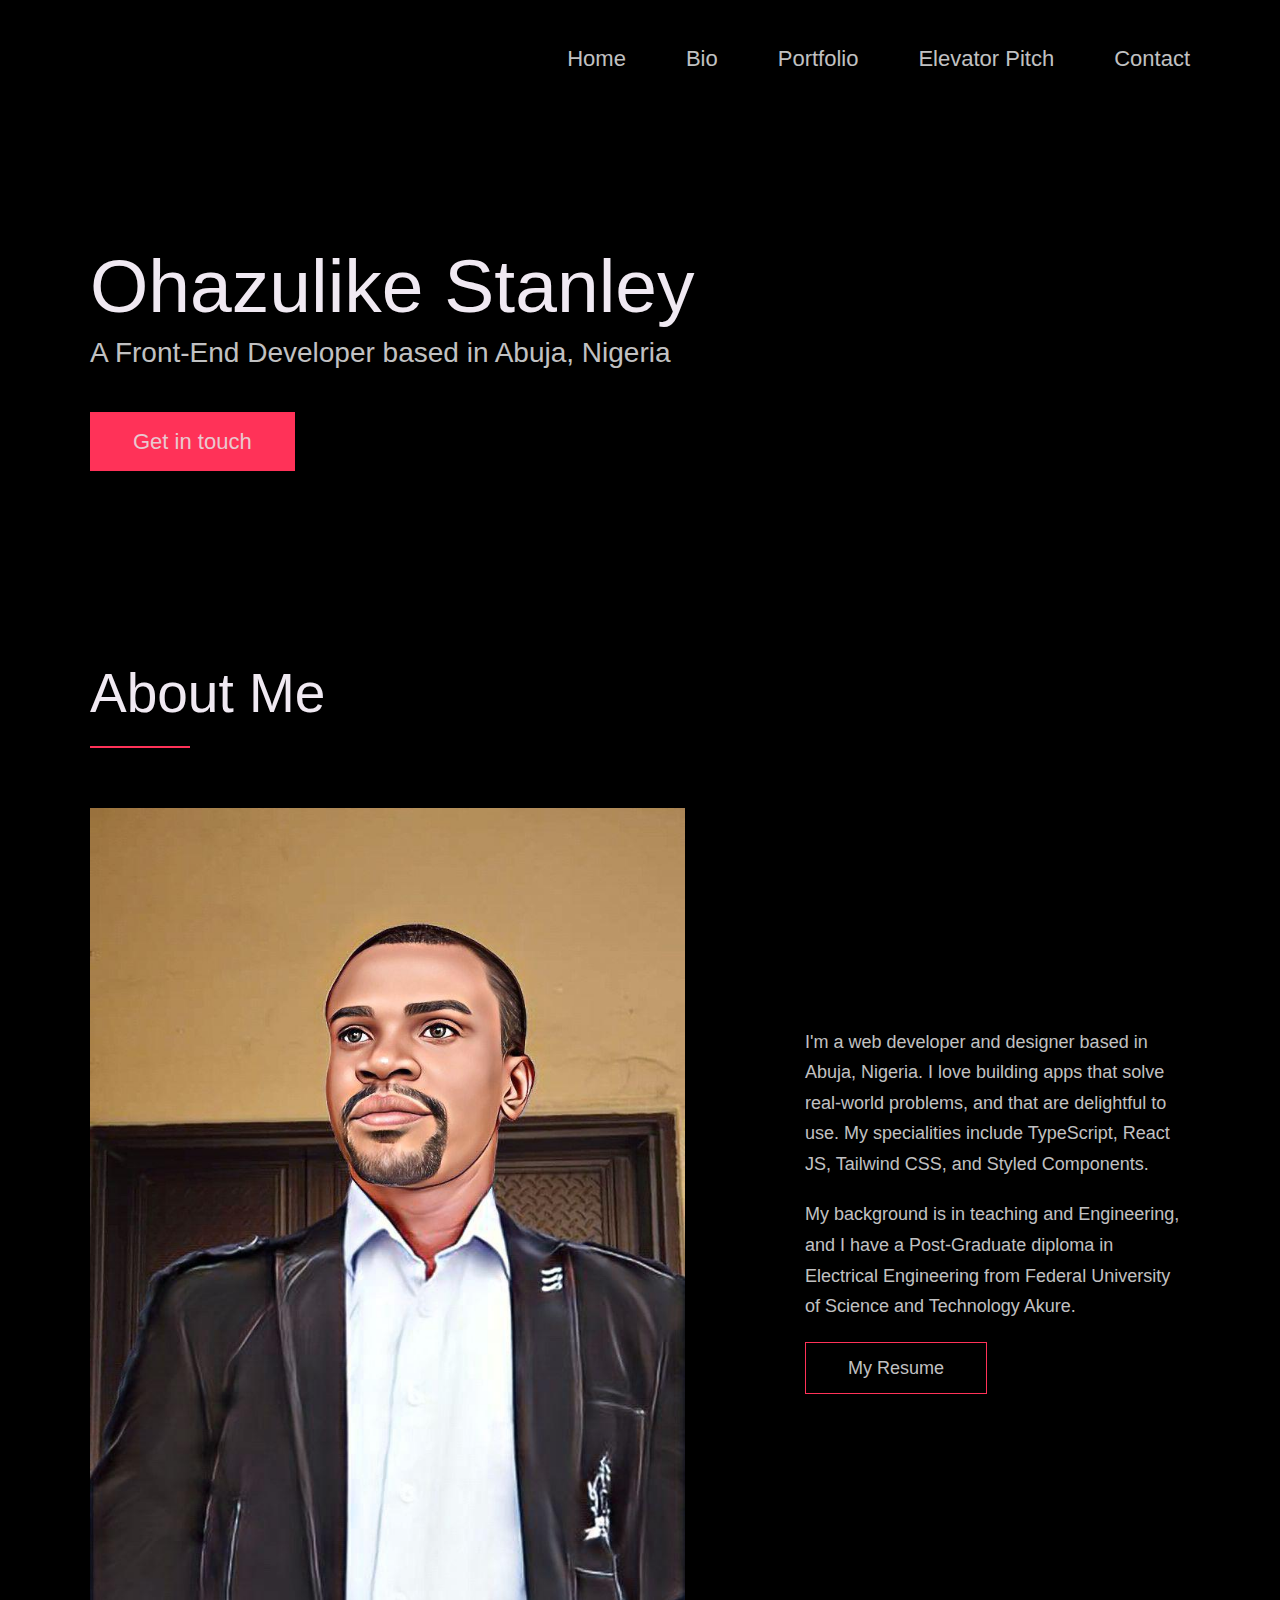
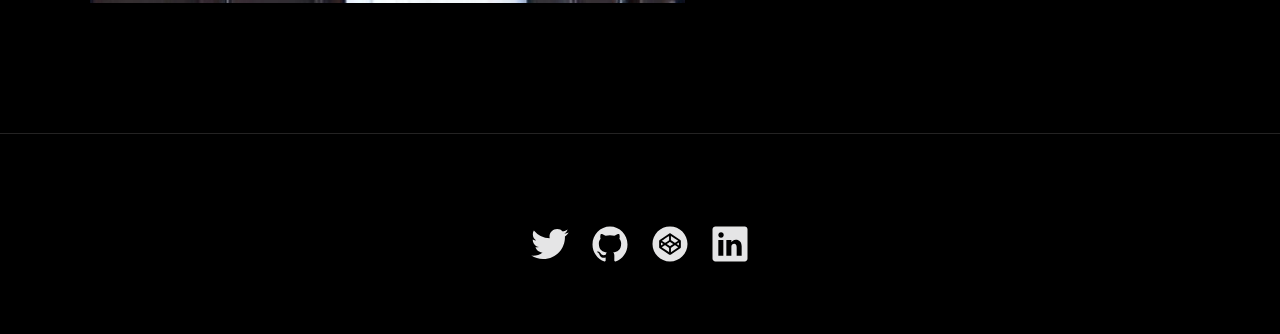
==== index.html @ e8cdbd41 "updaated bio and contact" ====
<!DOCTYPE html>
<html lang="en">

<head><link rel="stylesheet" href="https://cdnjs.cloudflare.com/ajax/libs/normalize/8.0.1/normalize.css">
  <meta charset="UTF-8" />
  <meta name="viewport" content="width=device-width, initial-scale=1.0" />
  <link rel="shortcut icon" type="image/png" href="./images/favicon.png" />

  <!-- Put your site title here -->
  <title>
    Ohazulike Stanley | A Front-End Developer based in Abuja, Nigeria
  </title>

  <meta name="description" content="Ohazulike Stanley,a FrontEnd developer based in Abuja Nigeria.">
  <!-- Add some coding keywords below, Ex: (React, CSS etc) -->
  <meta name="keywords" content="Ohazulike Stanley,a FrontEnd developer based in Abuja Nigeria.HTML,CSS,javascript,react" />
  <link rel="stylesheet" href="index.css" />
</head>

<body>

  <!-- ***** Header ***** -->

  <header class="header header_bg" role="banner" id="top">
    <div class="row">
      <nav class="nav" role="navigation">
        <div class="hamburger" onclick="toggleMenu()">
          <div></div>
          <div></div>
          <div></div>
        </div>
        <ul class="nav__items">
            <li class="nav__item">
                <a href="index.html" class="nav__link">Home</a>
              </li>
              <li class="nav__item">
                <a href="bio.html" class="nav__link">Bio</a>
            </li>
          <li class="nav__item">
            <a href="portfolio.html" class="nav__link">Portfolio</a>
        </li>
          <!-- <li class="nav__item"><a href="#clients" class="nav__link">Clients</a></li> -->
          <li class="nav__item">
            <a href="elevatorpitch.html" class="nav__link">Elevator Pitch</a>
          </li>
          <li class="nav__item">
            <a href="contact.html" class="nav__link">Contact</a>
          </li>
        </ul>
      </nav>
    </div>
    <div class="header__text-box row">
      <div class="header__text">
        <h1 class="heading-primary">
          <!-- Replace the following name with your name -->
          <span>Ohazulike Stanley</span>
        </h1>
        <!-- Put a small paragraph about yourself -->
        <p>A Front-End Developer based in Abuja, Nigeria
</p>
        <a href="mailto:Sohazulike@gmail.com.com" class="btn btn--pink">Get in touch</a>
      </div>
    </div>
  </header>

  <section class="about" id="about">
    <div class="row">
      <h2>About Me</h2>
      <div class="about__content">
        <div class="about__text">
          <!-- Replace the below paragraph with info about yourself -->
         I'm a web developer and designer based in Abuja, Nigeria. I love building apps that solve real-world problems, and that are delightful to use. My specialities include TypeScript, React JS, Tailwind CSS, and Styled Components.</p>
          <p>My background is in teaching and Engineering, and I have a Post-Graduate diploma in Electrical Engineering from Federal University of Science and Technology Akure.</p>
          <!-- Provide a link to your resume -->
          <a href="https://docs.google.com/document/d/1_FNpa2mN0MmGzm8PDflmNFO5lIL8l8ABn0BMSjCCo6Q/edit?tab=t.0" class="btn">My Resume</a>
        </div>

        <div class="about__photo-container">
          <!-- Add a nice photo of yourself -->
          <img class="about__photo" src="./images/stan.jpg" alt="" />
        </div>
      </div>
    </div>
  </section>
</main>

 

  <!-- ***** Footer ***** -->

  <footer role="contentinfo" class="footer">
    <div class="row">
      <!-- Update the links to point to your accounts -->
      <ul class="footer__social-links">
        <li class="footer__social-link-item">
          <a href="https://twitter.com/Gentlestan8" title="Link to Twitter Profile">
            <img src="./images/twitter.svg" class="footer__social-image" alt="Twitter">
          </a>
        </li>
        <li class="footer__social-link-item">
          <a href="https://github.com/Gentlestan/personal-Dashboard.git" title="Link to Github Profile">
            <img src="./images/github.svg" class="footer__social-image" alt="Github">
          </a>
        </li>
        <li class="footer__social-link-item">
          <a href="#" title="Link to Codepen Profile">
            <img src="./images/codepen.svg" class="footer__social-image" alt="Codepen">
          </a>
        </li>
        <li class="footer__social-link-item">
          <a href="https://www.linkedin.com/in/engr-ohazulike-stanley-97a3049a/">
            <img src="./images/linkedin.svg" title="Link to Linkedin Profile" class="footer__social-image" alt="Linkedin">
          </a>
        </li>
      </ul>

    </div>
  </footer>

  <a href="#top" class="back-to-top" title="Back to Top">
    <img src="./images/arrow-up.svg" alt="Back to Top" class="back-to-top__image"/>
  </a>
  <script src="./index.js"></script>
</body>

</html>
---- index.css ----
/* --------------------------------------- */
/* ----- Basic Setup ----- */
/* --------------------------------------- */

@font-face {
  font-family: "Hk Grotesk";
  font-style: normal;
  font-weight: 400;
  src: url("./fonts/HKGrotesk-Regular.woff") format("woff");
}

@font-face {
  font-family: "Jost";
  font-style: normal;
  font-weight: 400;
  src: url("./fonts/Jost-Regular.ttf") format("woff");
}

* {
  margin: 0;
  padding: 0;
  box-sizing: inherit;
}

:root {
  --font-size-small: 1.8rem;
  --font-size-normal: 2.2rem;
  --font-size-medium: 2.8rem;
  --font-size-medium-1: 3.6rem;
  --font-size-large: 5.5rem;
  --font-size-huge: 7.5rem;
  --font-stack: "Hk Grotesk", sans-serif;

  --line-height-normal: 1.7;
  --line-height-small: 1.2;

  --black: #000;
  --pink: #ff3258;
  --white: #f0e9f2;
  --white-1: #e5e5e6da;

  --container-max-width: 1180px;
  --container-normal-width: 800px;
  --container-medium-width: 700px;
  --container-small-width: 500px;

  --gutter-huge: 12rem;
  --gutter-medium: 6rem;
  --gutter-normal: 3rem;
  --gutter-small-1: 2.5rem;
  --gutter-small: 2rem;
  --gutter-x-small: 1rem;
  --border-light: 1px solid rgb(36, 35, 35);
}

html {
  font-size: 62.5%; /* (16/10)*100 = 62.5% => 1rem = 10px */
  box-sizing: border-box;
  scroll-behavior: smooth;
}

@media (max-width: 1000px) {
  html {
    font-size: 52%;
  }
}

body {
  font-size: var(--font-size-small);
  font-family: var(--font-stack);
  font-weight: 400;
  color: var(--white-1);
  line-height: var(--line-height-normal);
  background: var(--black);
  overflow-x: hidden;
}

.row {
  max-width: var(--container-max-width);
  margin: 0 auto;
}

@media (max-width: 1340px) {
  .row {
    max-width: 1100px;
  }
}

@media (max-width: 1240px) {
  .row {
    padding: 0 var(--gutter-medium);
  }
}

@media (max-width: 600px) {
  .row {
    padding: 0 var(--gutter-normal);
  }
}

@media (max-width: 600px) {
  .row {
    padding: 0 var(--gutter-small);
  }
}

section {
  padding: var(--gutter-huge) 0;
  border-bottom: var(--border-light);
}

img {
  object-fit: contain;
  max-width: 100%;
}

/* --------------------------------------- */
/* ----- Headlines and Paragraphs ----- */
/* --------------------------------------- */

h1,
h2,
h3 {
  font-family: "Jost", sans-serif;
  font-weight: 400;
  line-height: var(--line-height-small);
  color: var(--white);
}

.heading-primary {
  line-height: 1;
  font-size: var(--font-size-huge);
  font-weight: 400;
}

@media (max-width: 900px) {
  .heading-primary {
    font-size: 6.5rem;
  }
}

h2 {
  font-size: var(--font-size-large);
  margin-bottom: var(--gutter-medium);
}

h2::after {
  content: "";
  display: block;
  height: 2px;
  width: 10rem;
  background: var(--pink);
  margin: var(--gutter-small) 0;
}

h3 {
  font-size: var(--font-size-medium-1);
  margin-bottom: var(--gutter-small);
}

@media (max-width: 500px) {
  .heading-primary {
    font-size: var(--font-size-large);
  }

  h2 {
    font-size: var(--font-size-medium-1);
  }

  h3 {
    font-size: var(--font-size-medium);
  }
}

p {
  margin: var(--gutter-small) 0;
}

@media (max-width: 900px) {
  p {
    max-width: var(--container-small-width);
  }
}

/* --------------------------------------- */
/* ----- Buttons and Links ----- */
/* --------------------------------------- */

a {
  color: var(--white);
  font-weight: 400;
  font-family: "Jost", sans-serif;
  transition: all 0.2s;
  outline: 2px solid transparent;
}

::-moz-focus-inner {
  border: 0;
}

button:focus,
a:focus {
  outline: 2px solid var(--pink);
}

body:not(.user-is-tabbing) button:focus,
body:not(.user-is-tabbing) a:focus {
  outline: none;
}

.link:hover {
  color: var(--pink);
}

.btn {
  position: relative;
  display: inline-block;
  padding: 1rem 4.2rem;
  text-decoration: none;
  color: inherit;
  border: 1px solid var(--pink);
  font-weight: 400;
}

.btn:focus {
  outline: none;
}

.btn::after {
  content: "";
  display: block;
  position: absolute;
  top: 0;
  left: 0;
  right: 100%;
  background: var(--white);
  height: 100%;
  z-index: -1;
  transition: all 0.2s cubic-bezier(1, 0.68, 0.16, 0.9);
}

.btn:hover::after,
.btn:focus::after {
  right: 0;
  background: var(--pink);
}

.btn--pink {
  background: var(--pink);
  transition: all 0.2s;
}

.btn--pink::after {
  display: none;
}

.btn--pink:hover,
.btn--pink:focus {
  background: transparent;
}

.link__text {
  position: relative;
  display: inline-block;
  padding: 0.6rem;
  color: inherit;
  text-decoration: none;
  border-bottom: 1px solid var(--pink);
}

.link__text::after {
  content: "";
  display: block;
  position: absolute;
  top: 0;
  left: 0;
  right: 100%;
  background: var(--white);
  height: 100%;
  z-index: -1;
  transition: all 0.2s cubic-bezier(1, 0.68, 0.16, 0.9);
}

.link__text:focus {
  outline: none;
}

.link__text:hover::after,
.link__text:focus:after {
  right: 0;
  background: var(--pink);
}

.link__text span {
  padding-left: 1rem;
  font-family: sans-serif;
}

/* ----- Back to Top ----- */

.back-to-top {
  position: fixed;
  bottom: 4rem;
  right: 4rem;
  display: flex;
  justify-content: center;
  align-items: center;
  height: 5.5rem;
  width: 5.5rem;
  background-color: var(--pink);
  border-radius: 50%;
  z-index: 10;
  visibility: hidden;
  transition: all 0.4s;
}

.back-to-top__image {
  height: 70%;
}

@media (max-width: 900px) {
  .back-to-top {
    right: 2rem;
  }
}

@media (max-width: 500px) {
  .back-to-top {
    right: 1rem;
  }
}

/* --------------------------------------- */
/* ----- Navigation ----- */
/* --------------------------------------- */

.nav {
  display: flex;
  justify-content: flex-end;
  padding: var(--gutter-normal) 0;
}

.nav__items {
  display: flex;
  list-style: none;
}

.nav__item:not(:last-child) {
  margin-right: var(--gutter-medium);
}

@media (max-width: 500px) {
  .nav {
    justify-content: center;
  }
}

@media (max-width: 400px) {
  .nav__item:not(:last-child) {
    margin-right: var(--gutter-normal);
  }
}

@media (max-width: 300px) {
  .nav {
    font-size: var(--font-size-small);
  }
}

.nav__link {
  position: relative;
  display: inline-block;
  padding: 1rem 0;
  text-decoration: none;
  color: inherit;
  transition: all 0.2s;
}

.nav__link::after {
  content: "";
  position: absolute;
  bottom: 0;
  left: 0;
  right: 100%;
  display: inline-block;
  height: 1rem;
  background: var(--white);
  transition: all 0.25s cubic-bezier(1, 0.68, 0.16, 0.9);
}

.nav__link:hover {
  color: var(--pink);
}

.nav__link:hover::after {
  right: 0;
  height: 2px;
  background: var(--pink);
}

/* --------------------------------------- */
/* ----- Header ----- */
/* --------------------------------------- */

.header {
  background: linear-gradient(rgba(0, 0, 0, 0.1), rgba(0, 0, 0, 0.4)),
    url("./images/header.jpg");
  height: 60vh;
  background-size: cover;
  background-position: center;
  background-attachment: fixed;
  font-size: var(--font-size-normal);
  margin-bottom: 0;
}
.header-portfolio {
  font-size: var(--font-size-normal);
}

.header__text {
  position: absolute;
  top: 40%;
  transform: translateY(-50%);
}

.header__text p {
  margin: 0.5rem 0 3.5rem;
  max-width: var(--container-medium-width);
  font-family: "Jost", sans-serif;
  font-size: var(--font-size-medium);
}

@media (max-width: 500px) {
  .nav {
    display: flex;
    justify-content: space-between;
    align-items: center;
    position: relative;
    z-index: 10;
  }
  .nav__items {
    display: none;
    flex-direction: column;
    position: absolute;
    top: 100%;
    right: 0;
    background: #1a1a1a;
    width: 100%;
    padding: var(--gutter-small);
  }

  .nav__items.active {
    display: flex;
  }

  .nav__item {
    margin: var(--gutter-small) 0;
  }
  .hamburger div {
    width: 30px;
    height: 4px;
    background: var(--white);
    margin: 5px;
    transition: all 0.3s;
  }

  .hamburger {
    display: block;
    cursor: pointer;
  }
  .header {
    text-align: left;
  }

  .header__text p {
    transform: scale(0.8);
  }
}

/* --------------------------------------- */
/* ----- Work ----- */
/* --------------------------------------- */

.work__box {
  display: flex;
  align-items: center;
}

@media (max-width: 900px) {
  .work__box {
    align-items: initial;
    flex-direction: column-reverse;
  }
}

.work__box:not(:last-child) {
  margin-bottom: 15rem;
}

@media (max-width: 500px) {
  .work__box:not(:last-child) {
    margin-bottom: 10rem;
  }
}

.work__links {
  display: flex;
  align-items: center;
}

.work__text {
  flex: 0 0 30%;
}

.work__list {
  /* list-style-type: square; */
  list-style-position: inside;
  margin-bottom: var(--gutter-normal);
}

.work__code {
  display: block;
  height: 3rem;
  margin-left: var(--gutter-normal);
  transition: all 0.3s;
}

.work__code:hover {
  transform: scale(1.2);
}

.work__image-box {
  margin-bottom: var(--gutter-normal);
}

@media (min-width: 901px) {
  .work__image-box {
    flex: 1;
    margin: 0 0 0 10rem;
  }
}

@media (max-width: 900px) {
  .work__code {
    height: 4rem;
  }
}

/* --------------------------------------- */
/* ----- Clients ----- */
/* --------------------------------------- */

.client__logos {
  display: flex;
  justify-content: space-between;
  filter: invert(100%) grayscale(100%) opacity(0.8);
}

.client__logo {
  height: 6.5rem;
  max-width: 18rem;
}

@media (max-width: 1240px) {
  .client__logos {
    overflow-x: scroll;
    padding: var(--gutter-normal);
  }

  .client__logo:not(:last-of-type) {
    margin-right: var(--gutter-medium);
  }
}

/* --------------------------------------- */
/* ----- About ----- */
/* --------------------------------------- */

.about__content {
  display: flex;
  flex-direction: row-reverse;
  align-items: center;
}

@media (max-width: 900px) {
  .about__content {
    flex-direction: column-reverse;
    align-items: initial;
  }
}

.about__photo-container {
  margin-bottom: var(--gutter-normal);
}

@media (min-width: 901px) {
  .about__text {
    flex: 0 0 35%;
  }

  .about__photo-container {
    flex: 1;
    margin: 0 var(--gutter-huge) 0 0;
  }
}

/* --------------------------------------- */
/* ----- Contact ----- */
/* --------------------------------------- */

.contact__info {
  max-width: var(--container-medium-width);
}

/* --------------------------------------- */
/* ----- Footer ----- */
/* --------------------------------------- */

.footer {
  text-align: center;
  padding: var(--gutter-medium) 0 var(--gutter-normal);
}

.footer__social-links {
  display: flex;
  justify-content: center;
  padding: var(--gutter-normal) 0;
  list-style: none;
}

.footer__social-link-item:not(:last-of-type) {
  margin-right: var(--gutter-small);
}

.footer__social-image {
  height: 4rem;
}

.footer__github-buttons {
  display: flex;
  justify-content: center;
}

.footer__github-buttons iframe {
  height: 2.5rem;
  width: 84px;
  transform: translateY(3px);
}

@media (max-width: 500px) {
  .footer {
    padding: var(--gutter-medium) 0;
  }
}
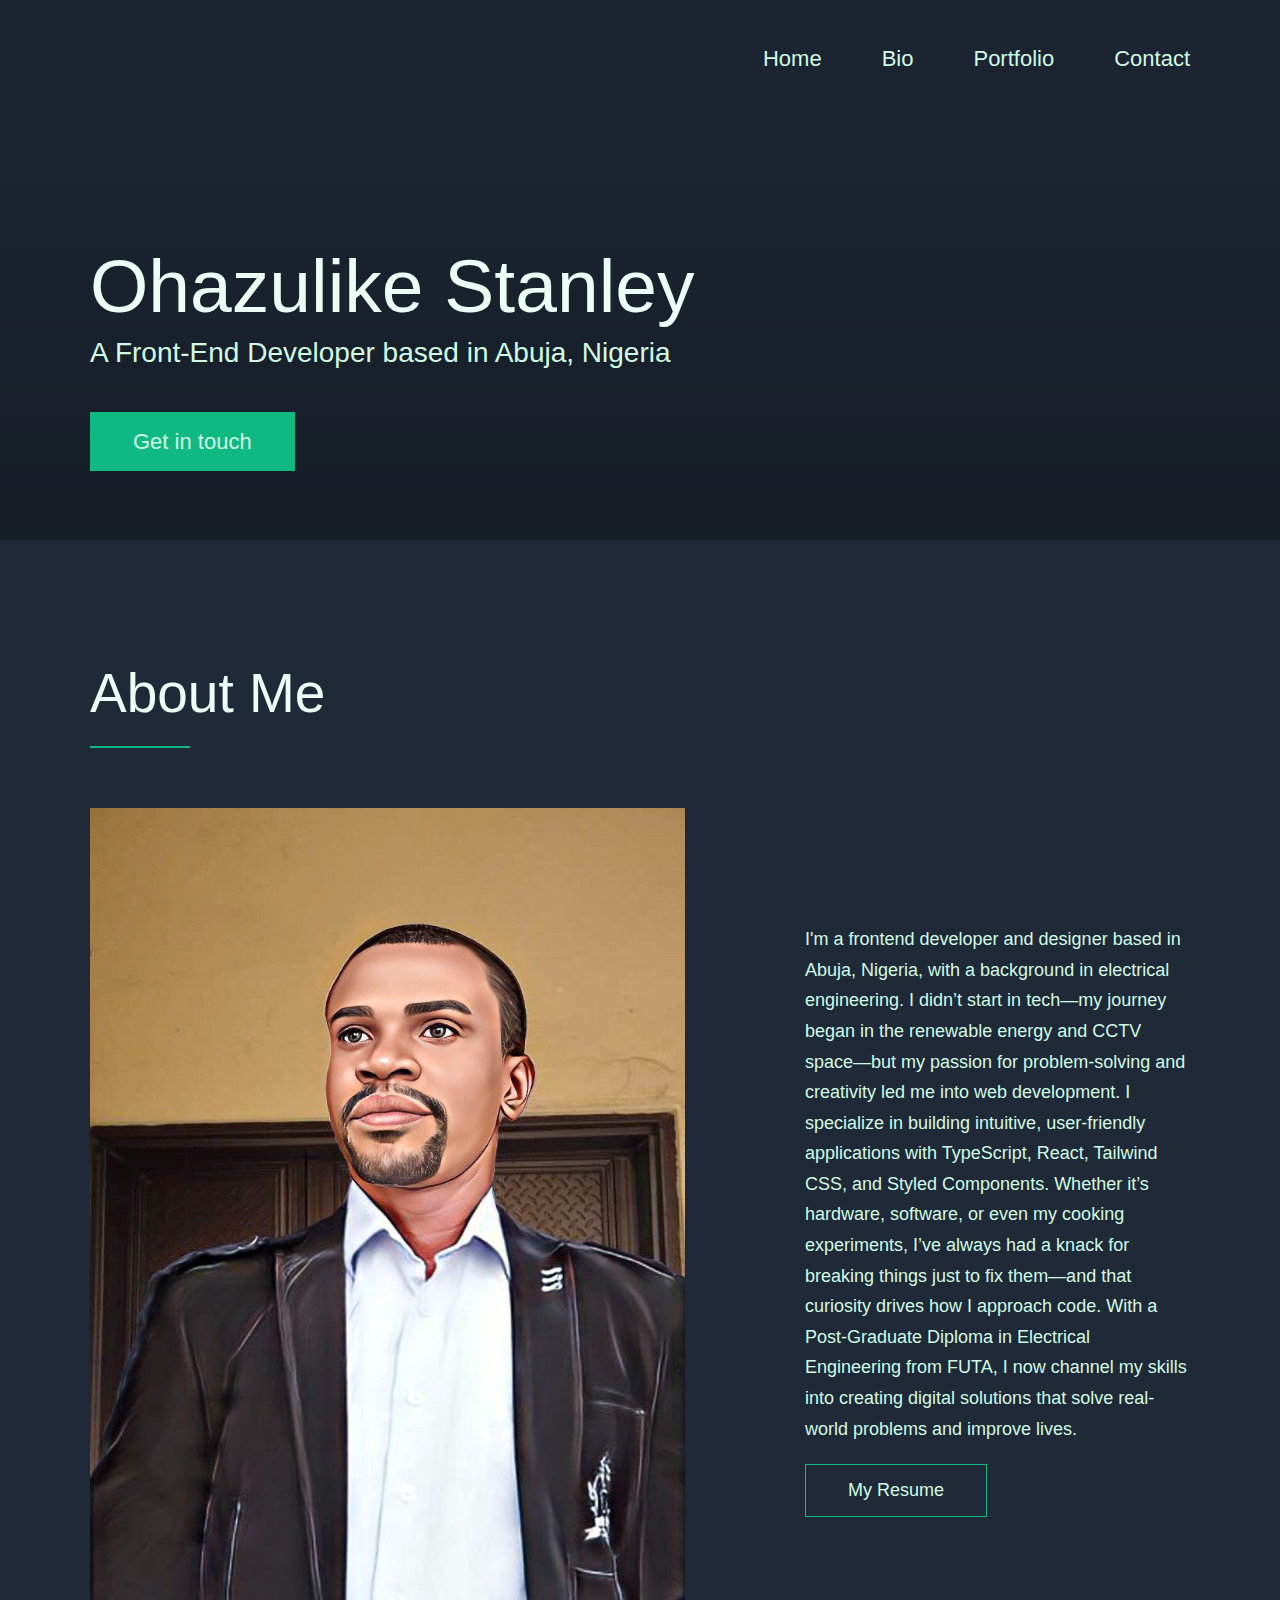
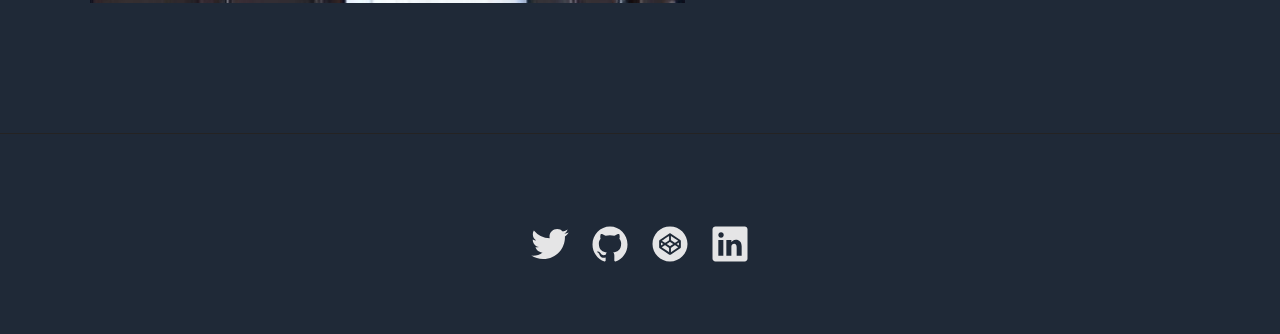
==== commit 0465da0c: "Updated GitHub repo with new changes" ====
--- a/index.html
+++ b/index.html
@@ -42,9 +42,7 @@
             <a href="portfolio.html" class="nav__link">Portfolio</a>
         </li>
           <!-- <li class="nav__item"><a href="#clients" class="nav__link">Clients</a></li> -->
-          <li class="nav__item">
-            <a href="elevatorpitch.html" class="nav__link">Elevator Pitch</a>
-          </li>
+         
           <li class="nav__item">
             <a href="contact.html" class="nav__link">Contact</a>
           </li>
@@ -71,15 +69,18 @@
       <div class="about__content">
         <div class="about__text">
           <!-- Replace the below paragraph with info about yourself -->
-         I'm a web developer and designer based in Abuja, Nigeria. I love building apps that solve real-world problems, and that are delightful to use. My specialities include TypeScript, React JS, Tailwind CSS, and Styled Components.</p>
-          <p>My background is in teaching and Engineering, and I have a Post-Graduate diploma in Electrical Engineering from Federal University of Science and Technology Akure.</p>
+         <p>I'm a frontend developer and designer based in Abuja, Nigeria, with a background in electrical engineering. I didn’t start in tech—my journey began in the renewable energy and CCTV space—but my passion for problem-solving and creativity led me into web development.
+
+          I specialize in building intuitive, user-friendly applications with TypeScript, React, Tailwind CSS, and Styled Components. Whether it’s hardware, software, or even my cooking experiments, I’ve always had a knack for breaking things just to fix them—and that curiosity drives how I approach code.
+          
+          With a Post-Graduate Diploma in Electrical Engineering from FUTA, I now channel my skills into creating digital solutions that solve real-world problems and improve lives.</p>
           <!-- Provide a link to your resume -->
           <a href="https://docs.google.com/document/d/1_FNpa2mN0MmGzm8PDflmNFO5lIL8l8ABn0BMSjCCo6Q/edit?tab=t.0" class="btn">My Resume</a>
         </div>
 
         <div class="about__photo-container">
           <!-- Add a nice photo of yourself -->
-          <img class="about__photo" src="./images/stan.jpg" alt="" />
+          <img class="about__photo" src="./images/stan.jpg" alt="Photo of Ohazulike Stanley" />
         </div>
       </div>
     </div>
--- a/index.css
+++ b/index.css
@@ -34,10 +34,15 @@
   --line-height-normal: 1.7;
   --line-height-small: 1.2;
 
-  --black: #000;
-  --pink: #ff3258;
-  --white: #f0e9f2;
-  --white-1: #e5e5e6da;
+  --black-1: #000;
+  --pink-1: #ff3258;
+  --white-2: #f0e9f2;
+  --white-0: #e5e5e6da;
+
+  --black: #1f2937; /* or another chosen dark color */
+  --white: #ecfdf5; /* soft light background */
+  --white-1: #d1fae5; /* supporting lighter tone */
+  --pink: #10b981;
 
   --container-max-width: 1180px;
   --container-normal-width: 800px;
@@ -74,6 +79,10 @@
   background: var(--black);
   overflow-x: hidden;
 }
+.contact .bio {
+  background: var(--black-1);
+  color: var(--white-0);
+}
 
 .row {
   max-width: var(--container-max-width);
@@ -117,6 +126,13 @@
 /* --------------------------------------- */
 /* ----- Headlines and Paragraphs ----- */
 /* --------------------------------------- */
+.contact,
+.bio,
+h1,
+h2,
+h3 {
+  color: var(--white-2);
+}
 
 h1,
 h2,
@@ -152,6 +168,9 @@
   background: var(--pink);
   margin: var(--gutter-small) 0;
 }
+.contact .bio h2::after {
+  background: var(--pink-1);
+}
 
 h3 {
   font-size: var(--font-size-medium-1);
@@ -193,6 +212,12 @@
   transition: all 0.2s;
   outline: 2px solid transparent;
 }
+.bio a {
+  color: var(--white-2);
+}
+.contact a {
+  color: var(--white-2);
+}
 
 ::-moz-focus-inner {
   border: 0;
@@ -202,6 +227,15 @@
 a:focus {
   outline: 2px solid var(--pink);
 }
+.contact .bio button:focus,
+a:focus {
+  outline: 2px solid var(--pink-1);
+}
+
+.contact button:focus,
+a:focus {
+  outline: 2px solid var(--pink-1);
+}
 
 body:not(.user-is-tabbing) button:focus,
 body:not(.user-is-tabbing) a:focus {
@@ -210,6 +244,14 @@
 
 .link:hover {
   color: var(--pink);
+}
+
+.bio .link:hover {
+  color: var(--pink-1);
+}
+
+.contact .link:hover {
+  color: var(--pink-1);
 }
 
 .btn {
@@ -239,19 +281,51 @@
   transition: all 0.2s cubic-bezier(1, 0.68, 0.16, 0.9);
 }
 
+.contact .bio .btn::after {
+  background: var(--white-2);
+}
+
+.contact .btn::after {
+  background: var(--white-2);
+}
+
 .btn:hover::after,
 .btn:focus::after {
   right: 0;
   background: var(--pink);
 }
 
+.contact .bio .btn:hover::after,
+.contact .bio .btn:focus::after {
+  background: var(--pink-1);
+}
+
+.contact .btn:hover::after,
+.contact .btn:focus::after {
+  background: var(--pink-1);
+}
+
 .btn--pink {
   background: var(--pink);
   transition: all 0.2s;
 }
 
+.bio .btn--pink {
+  background: var(--pink-1);
+}
+.contact .btn--pink {
+  background: var(--pink-1);
+}
+
 .btn--pink::after {
   display: none;
+}
+.bio .bio-text {
+  margin-top: 30px;
+}
+
+.contact .bio-text {
+  margin-top: 30px;
 }
 
 .btn--pink:hover,
@@ -266,6 +340,14 @@
   color: inherit;
   text-decoration: none;
   border-bottom: 1px solid var(--pink);
+}
+
+.bio .link__text {
+  border-bottom: 1px solid var(--pink-1);
+}
+
+.contact .link__text {
+  border-bottom: 1px solid var(--pink-1);
 }
 
 .link__text::after {
@@ -281,6 +363,14 @@
   transition: all 0.2s cubic-bezier(1, 0.68, 0.16, 0.9);
 }
 
+.bio .link__text::after {
+  background: var(--white-2);
+}
+
+.contact .link__text::after {
+  background: var(--white-2);
+}
+
 .link__text:focus {
   outline: none;
 }
@@ -289,6 +379,16 @@
 .link__text:focus:after {
   right: 0;
   background: var(--pink);
+}
+
+.bio .link__text:hover::after,
+.bio .link__text:focus:after {
+  background: var(--pink-1);
+}
+
+.contact .link__text:hover::after,
+.contact .link__text:focus:after {
+  background: var(--pink-1);
 }
 
 .link__text span {
@@ -312,6 +412,13 @@
   z-index: 10;
   visibility: hidden;
   transition: all 0.4s;
+}
+.bio .back-to-top {
+  background-color: var(--pink-1);
+}
+
+.contact .back-to-top {
+  background-color: var(--pink-1);
 }
 
 .back-to-top__image {
@@ -387,15 +494,36 @@
   background: var(--white);
   transition: all 0.25s cubic-bezier(1, 0.68, 0.16, 0.9);
 }
+.bio .nav__link::after {
+  background: var(--white-2);
+}
+
+.contact .nav__link::after {
+  background: var(--white-2);
+}
 
 .nav__link:hover {
   color: var(--pink);
+}
+.bio .nav__link:hover {
+  color: var(--pink-1);
+}
+
+.contact .nav__link:hover {
+  color: var(--pink-1);
 }
 
 .nav__link:hover::after {
   right: 0;
   height: 2px;
   background: var(--pink);
+}
+.bio .nav__link:hover::after {
+  background: var(--pink-1);
+}
+
+.contact .nav__link:hover::after {
+  background: var(--pink-1);
 }
 
 /* --------------------------------------- */
@@ -429,6 +557,17 @@
   font-size: var(--font-size-medium);
 }
 
+.tech-stack {
+  display: flex;
+  justify-content: space-between;
+  align-items: center;
+  width: 200px;
+}
+.tech-header {
+  margin-right: 30px;
+  margin-bottom: 10px;
+}
+
 @media (max-width: 500px) {
   .nav {
     display: flex;
@@ -462,6 +601,12 @@
     margin: 5px;
     transition: all 0.3s;
   }
+  .bio .hamburger div {
+    background: var(--white-2);
+  }
+  .contact .hamburger div {
+    background: var(--white-2);
+  }
 
   .hamburger {
     display: block;
@@ -580,7 +725,14 @@
   flex-direction: row-reverse;
   align-items: center;
 }
-
+.bio .about__photo-container {
+  height: 80vh;
+}
+
+.bio,
+.row {
+  margin-top: 0;
+}
 @media (max-width: 900px) {
   .about__content {
     flex-direction: column-reverse;
